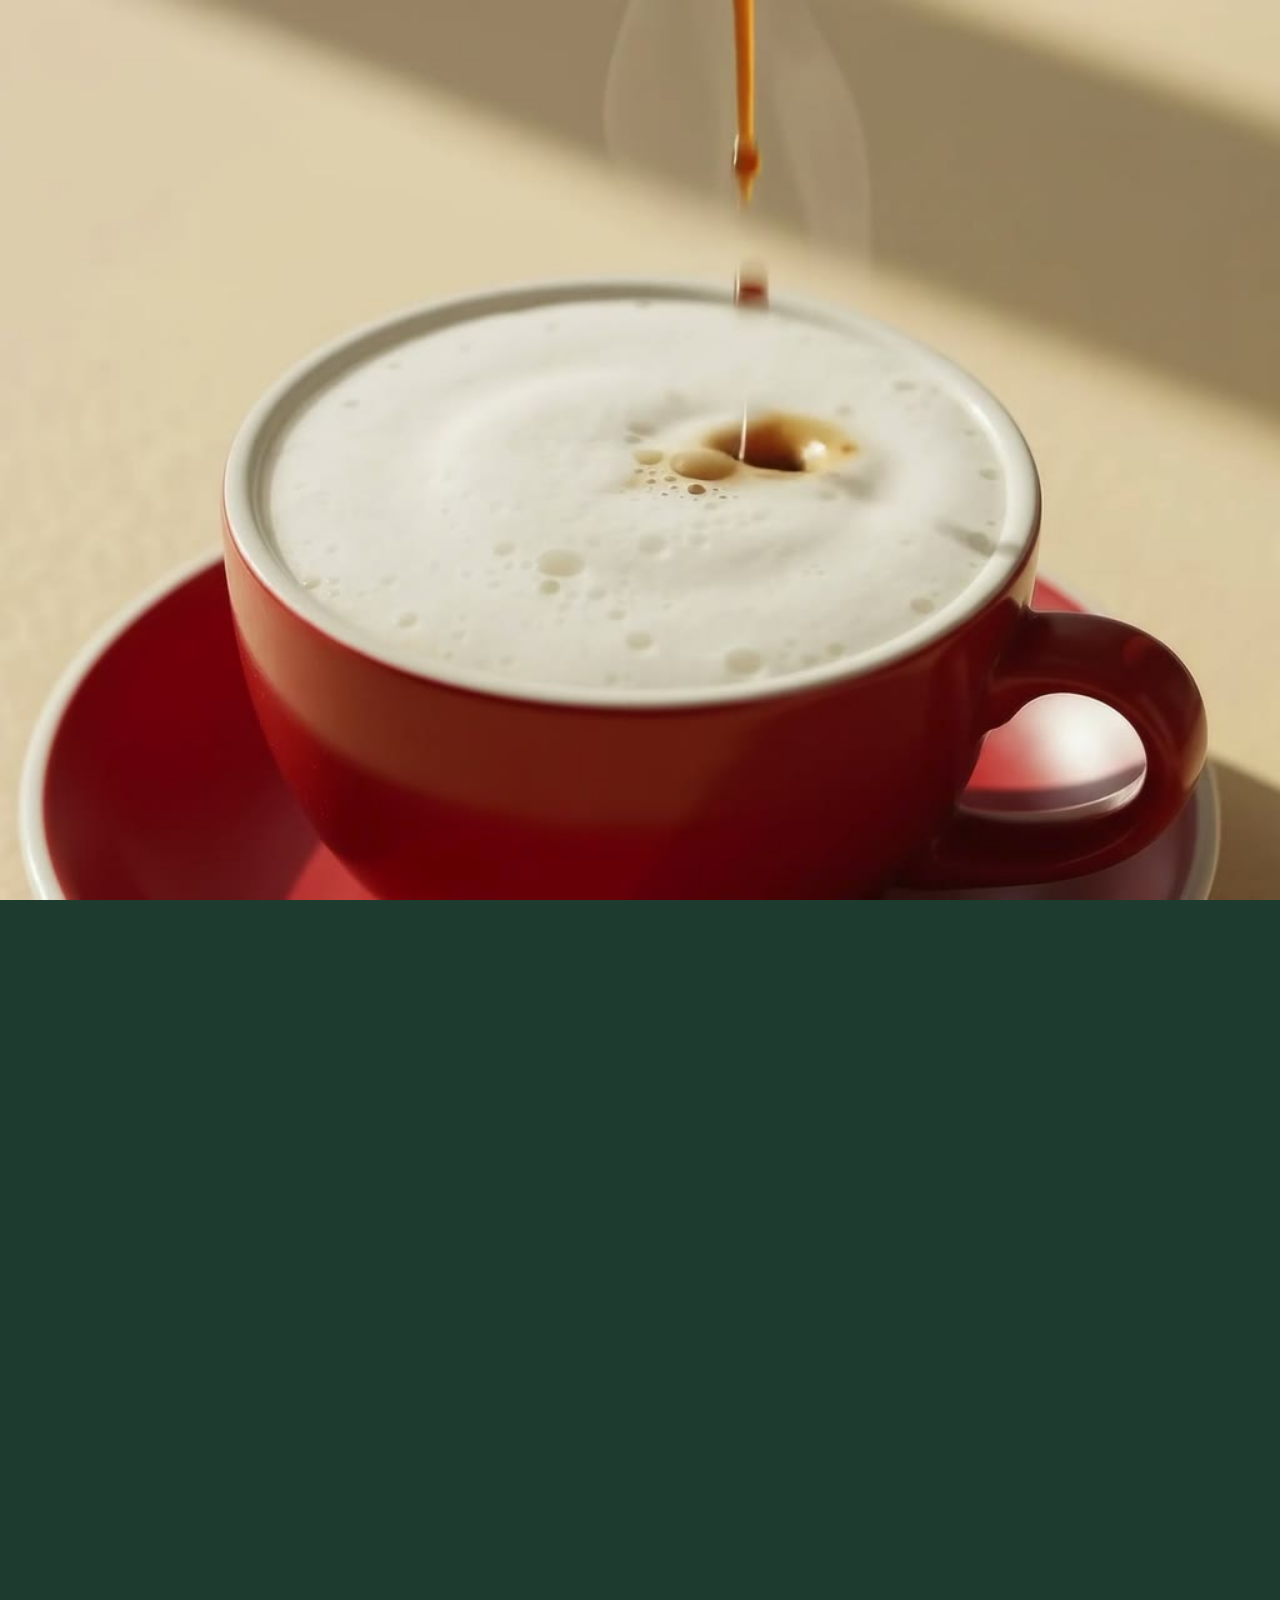
==== video-scroll-test.html @ 8bbaddab "Scroll-scrub the hero video; first card in view on phones; add scroll test page" ====
<!doctype html>
<html lang="en-US">
<head>
  <meta charset="utf-8">
  <meta name="viewport" content="width=device-width, initial-scale=1">
  <meta name="robots" content="noindex, nofollow">
  <title>Video scroll test</title>
  <style>
    html, body { margin: 0; background: #1E3B2F; }
    .spacer { position: relative; height: 300vh; height: 300svh; }
    .stage { position: sticky; top: 0; height: 100vh; height: 100svh; overflow: hidden; }
    video { position: absolute; inset: 0; width: 100%; height: 100%; object-fit: cover; background: #1E3B2F; }
    .spacer.is-static { height: auto; }
    .spacer.is-static .stage { position: relative; height: 100vh; height: 100svh; }
  </style>
</head>
<body>
  <div class="spacer" data-scrub>
    <div class="stage">
      <video data-hero-video muted playsinline preload="auto" poster="media/coffee-poster.jpg?v=20261011d">
        <source src="media/coffee-scrub.mp4?v=20261011d" type="video/mp4">
      </video>
    </div>
  </div>
  <script>
  (function () {
    var scrub = document.querySelector("[data-scrub]");
    var video = document.querySelector("[data-hero-video]");
    var reduceMotion = window.matchMedia ? window.matchMedia("(prefers-reduced-motion: reduce)").matches : false;
    var saveData = !!(navigator.connection && navigator.connection.saveData);
    video.muted = true;
    video.pause();
    video.addEventListener("play", function () { video.pause(); });
    if (reduceMotion || saveData) {
      scrub.classList.add("is-static");
      video.preload = "none";
      video.controls = true;
      return;
    }
    var ready = false, queued = false, pending = false, last = -1;
    function schedule() { if (queued) { return; } queued = true; requestAnimationFrame(draw); }
    function progress() {
      var span = scrub.offsetHeight - window.innerHeight;
      if (span <= 0) { return 0; }
      var p = -scrub.getBoundingClientRect().top / span;
      return p < 0 ? 0 : (p > 1 ? 1 : p);
    }
    function draw() {
      queued = false;
      if (!ready || !isFinite(video.duration) || video.duration <= 0) { return; }
      if (video.seeking) { pending = true; return; }
      var p = progress();
      if (Math.abs(p - last) < 0.0005) { return; }
      last = p;
      video.currentTime = Math.max(0, Math.min(p * video.duration, video.duration - 0.04));
    }
    function markReady() { if (ready) { return; } ready = true; last = -1; schedule(); }
    function fullyBuffered() {
      var b = video.buffered;
      if (!b || !b.length || !isFinite(video.duration) || video.duration <= 0) { return false; }
      return b.end(b.length - 1) >= video.duration - 0.05;
    }
    video.addEventListener("seeked", function () { if (pending) { pending = false; schedule(); } });
    video.addEventListener("progress", function () { if (!ready && fullyBuffered()) { markReady(); } });
    video.addEventListener("canplaythrough", function () { if (!ready && fullyBuffered()) { markReady(); } });
    window.addEventListener("scroll", schedule, { passive: true });
    window.addEventListener("resize", schedule);
    var source = video.querySelector("source");
    var url = source ? source.getAttribute("src") : null;
    if (url && window.fetch && window.URL && URL.createObjectURL) {
      fetch(url).then(function (r) {
        if (!r.ok) { throw new Error("video status " + r.status); }
        return r.blob();
      }).then(function (blob) {
        source.parentNode.removeChild(source);
        video.addEventListener("loadeddata", markReady, { once: true });
        video.src = URL.createObjectURL(blob);
        video.load();
      }).catch(function () {});
    }
    schedule();
  })();
  </script>
</body>
</html>
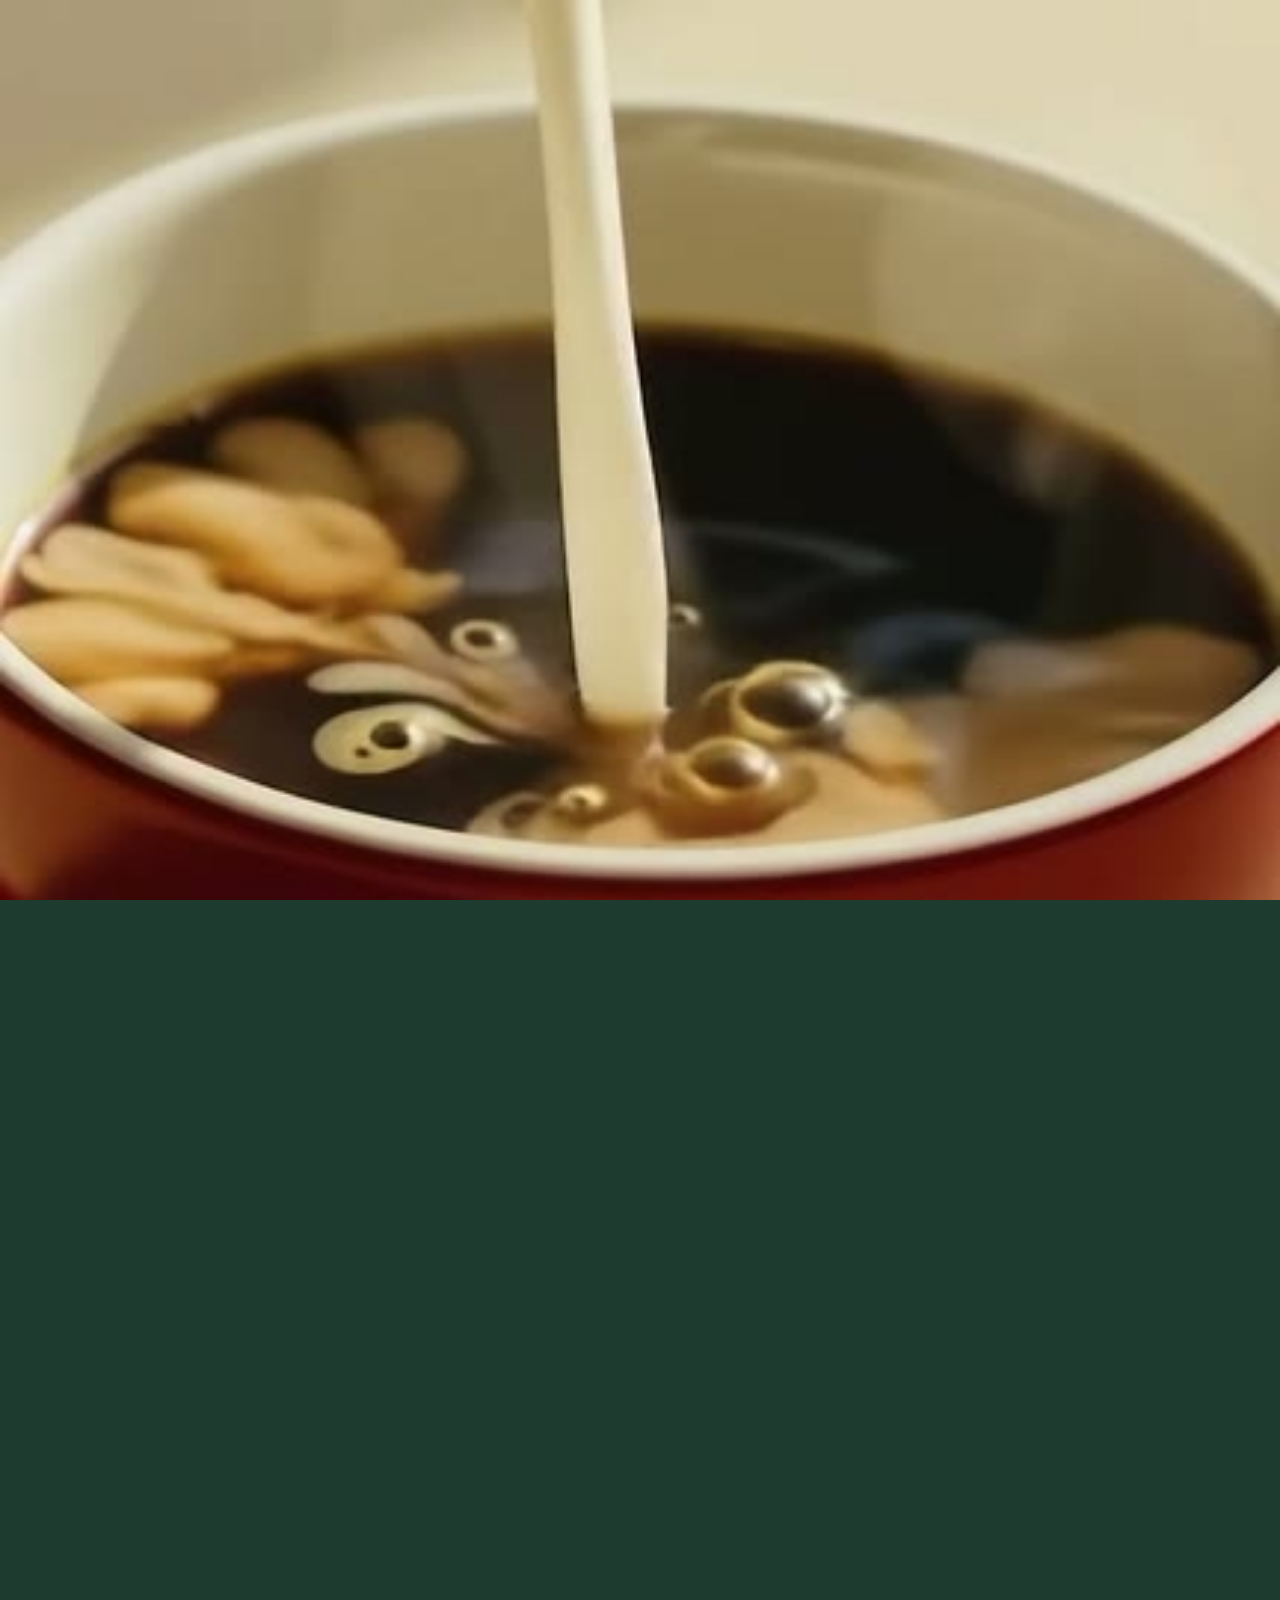
==== commit dd63ed66: "Replace hero clip with milk-pour video; new poster; bump asset versions" ====
--- a/video-scroll-test.html
+++ b/video-scroll-test.html
@@ -17,8 +17,8 @@
 <body>
   <div class="spacer" data-scrub>
     <div class="stage">
-      <video data-hero-video muted playsinline preload="auto" poster="media/coffee-poster.jpg?v=20261011d">
-        <source src="media/coffee-scrub.mp4?v=20261011d" type="video/mp4">
+      <video data-hero-video muted playsinline preload="auto" poster="media/coffee-milk-poster.jpg?v=20261011f">
+        <source src="media/coffee-milk.mp4?v=20261011f" type="video/mp4">
       </video>
     </div>
   </div>
